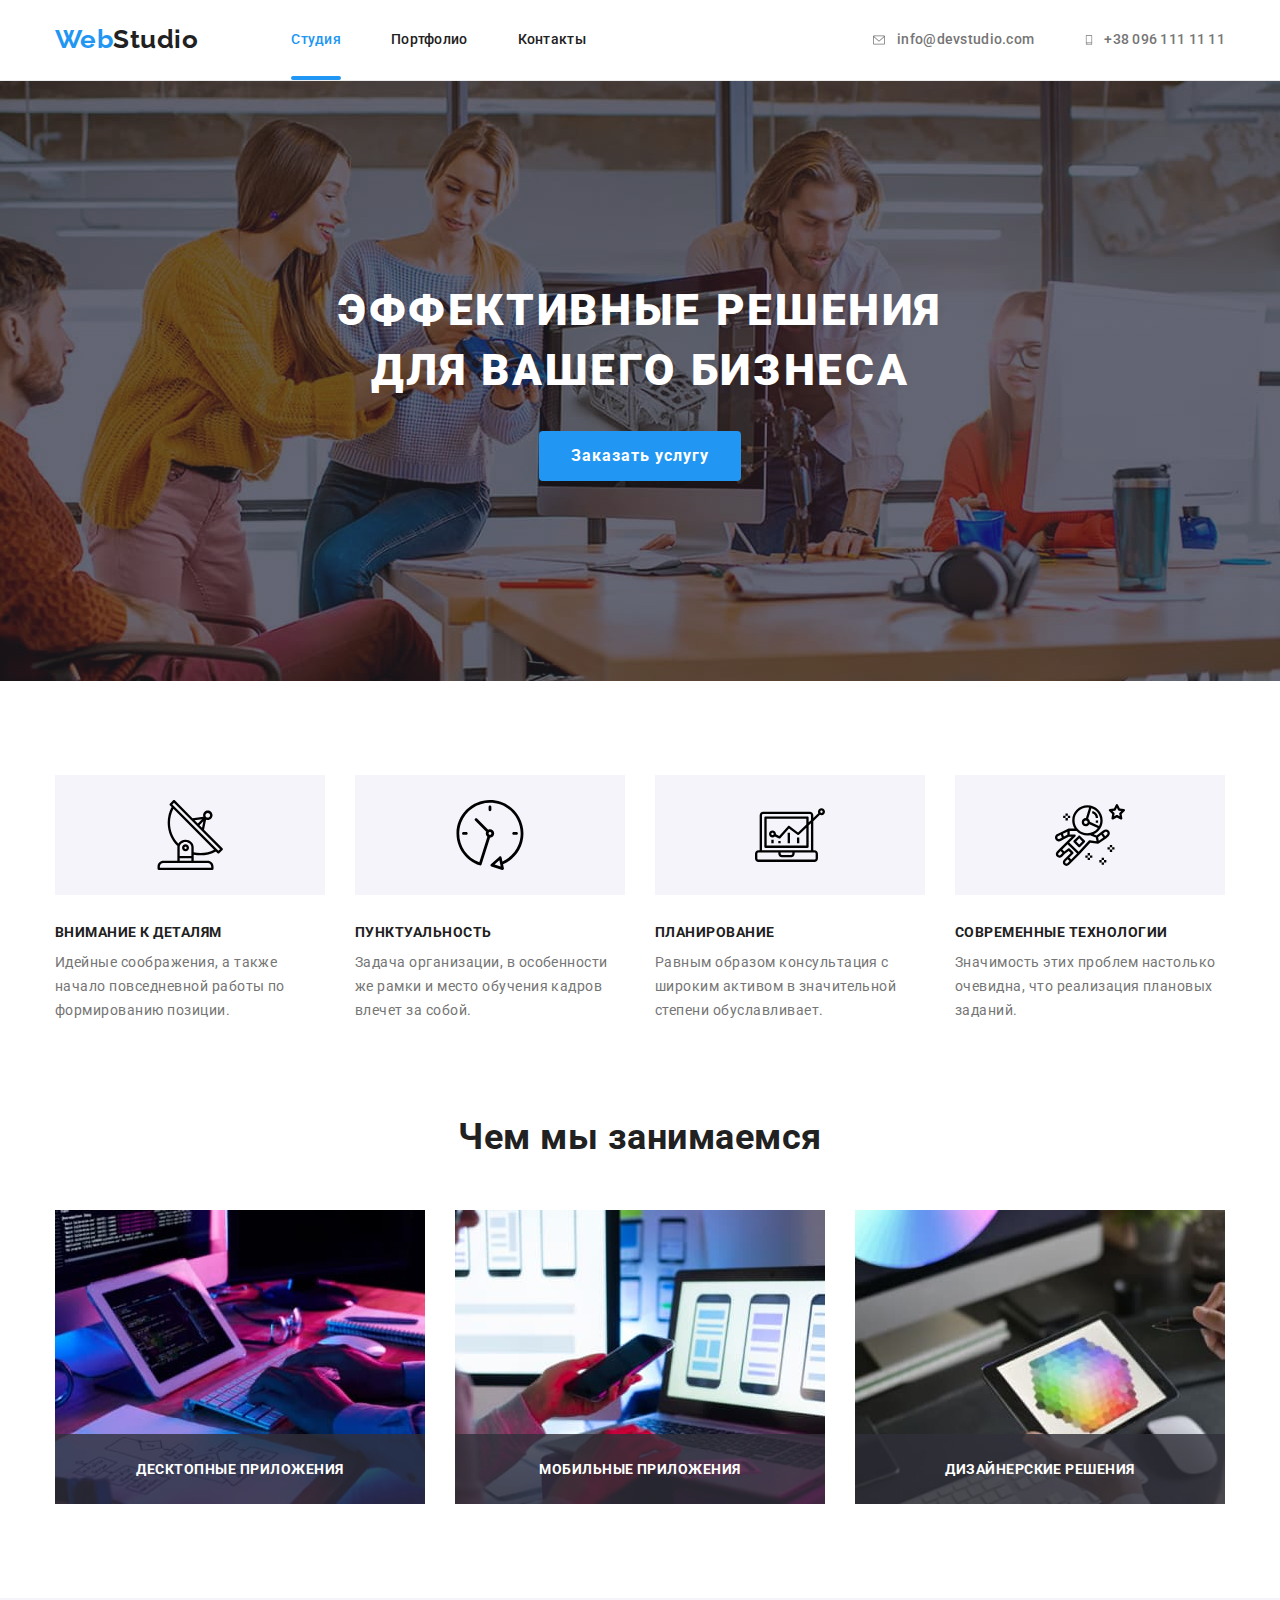
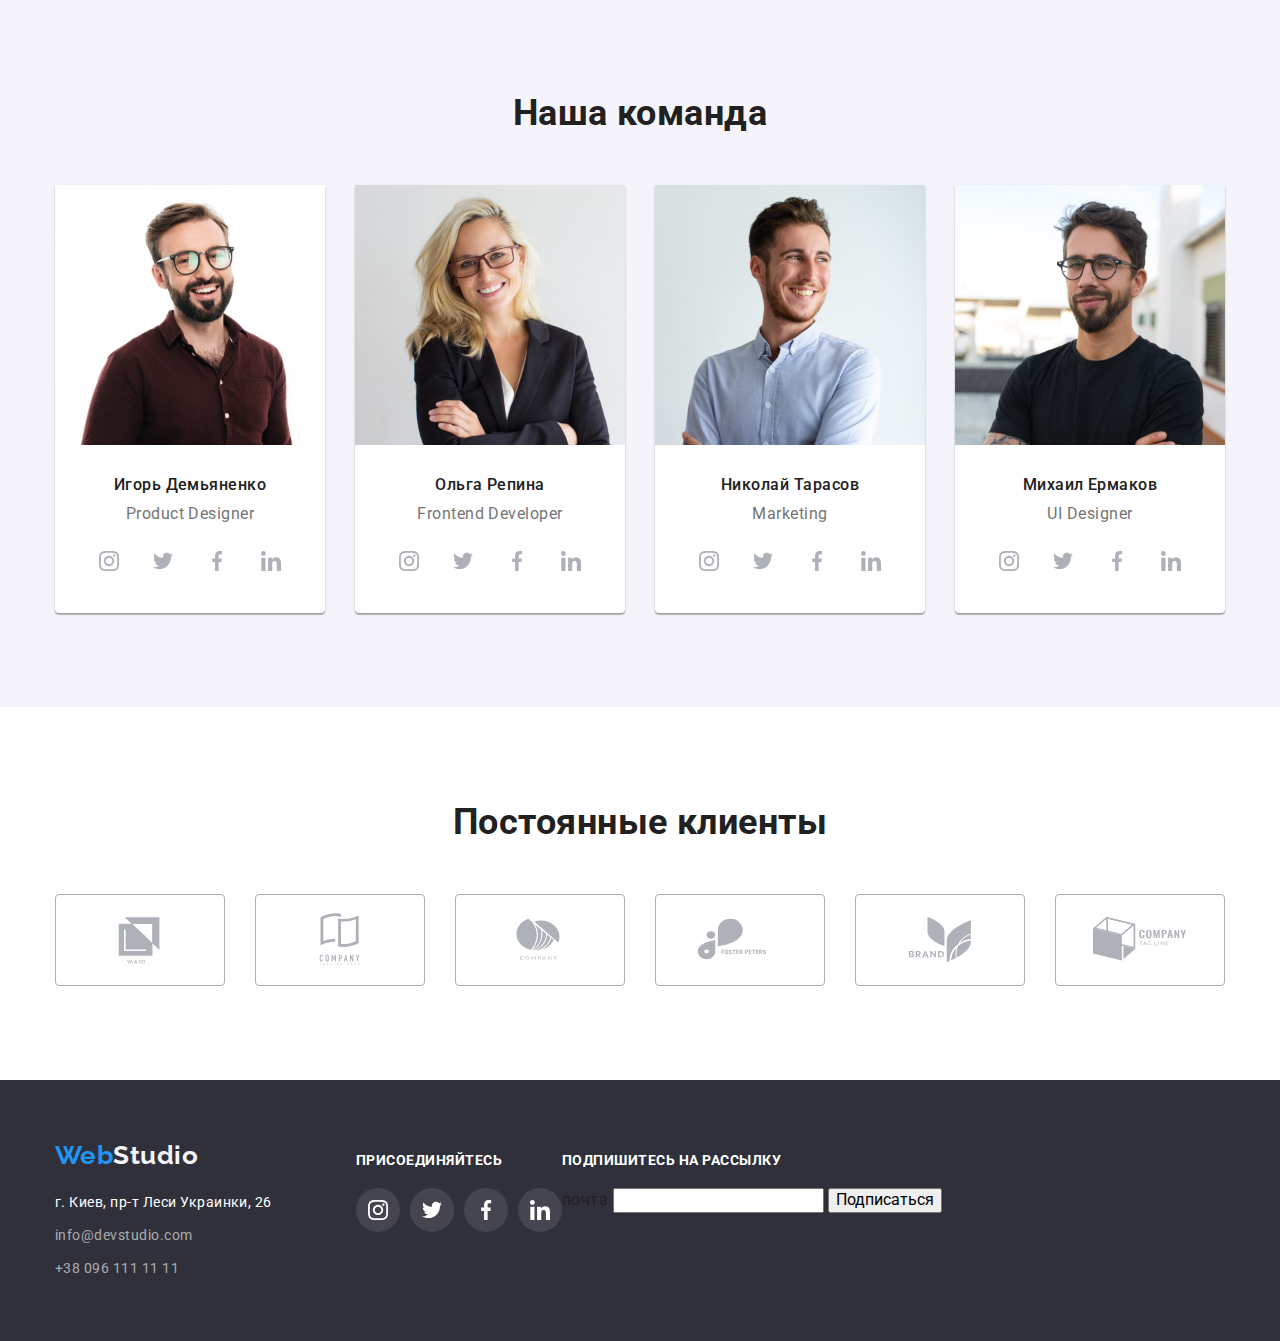
==== index.html @ bab0f758 "создание репозитория" ====
<!DOCTYPE html>
<html lang="en">
<head>
    <meta charset="UTF-8">
    <meta http-equiv="X-UA-Compatible" content="IE=edge">
    <meta name="viewport" content="width=device-width, initial-scale=1.0">
    <title>Document</title>
    <link rel="preconnect" href="https://fonts.googleapis.com">
    <link rel="preconnect" href="https://fonts.gstatic.com" crossorigin>
    <link href="https://fonts.googleapis.com/css2?family=Raleway:wght@700&family=Roboto:wght@400;500;700;900&display=swap"
        rel="stylesheet">
    <link rel="stylesheet" href="https://cdnjs.cloudflare.com/ajax/libs/modern-normalize/1.1.0/modern-normalize.min.css">
    <link rel="stylesheet" href="css/styles.css">
</head>
<body>
    <!-- Шапка сайта -->
    <header class="header-line">
        <div class="container main-nav">
            <nav class="nav">
                <a href="#" class="logo">
                Web<span class="logo-part">Studio</span>
                </a>
                <ul class="site-nav list">
                    <li class="item"><a href="#" class="link current">Студия</a></li>
                    <li class="item"><a href="./portfolio.html" class="link">Портфолио</a></li>
                    <li class="item"><a href="" class="link">Контакты</a></li>
                </ul>
            </nav>
            <ul class="contacts-list list">
                <li class="item">
                    <a href="mailto:info@devstudio.com" class="contacts link">
                        <svg class="svg-icon" width="16px" height="12px">
                            <use href="images/symbol-defs.svg#envelope"></use>
                        </svg>
                        info@devstudio.com
                    </a>
                </li>
                <li class="item">
                    <a href="tel:+380961111111" class="contacts link">
                        <svg class="svg-icon" width="10px" height="16px">
                            <use href="images/symbol-defs.svg#smartphone"></use>
                        </svg>
                        +38 096 111 11 11
                    </a>
                </li>
            </ul>
        </div>
    </header>
    
    <!-- Основной контент -->
    <main>
        <!-- Герой -->
        <section class="hero">
            <div class="container">
                <h1 class="hero-titel">Эффективные решения для вашего бизнеса</h1>
                <button type="button" class="button" data-modal-open>Заказать услугу</button>
            </div>
        </section>
        <!-- Преимущества -->
        <section class="advantage-section">
            <div class="container">
                <h2 class="visually-hidden">Наши преимущества</h2>
                <ul class="advantage list">
                    <li class="advantage-list">
                        <div class="icons-container">
                            <svg width="70px" height="70px">
                                <use href="images/symbol-defs.svg#antena"></use>
                            </svg>
                        </div>
                        <h3 class="titel">Внимание к деталям</h3>
                        <p class="text">Идейные соображения, а также начало повседневной работы по формированию позиции.</p>
                    </li>
                    <li class="advantage-list">
                        <div class="icons-container">
                            <svg width="70px" height="70px">
                                <use href="images/symbol-defs.svg#clock"></use>
                            </svg>
                        </div>
                        <h3 class="titel">Пунктуальность</h3>
                        <p class="text">Задача организации, в особенности же рамки и место обучения кадров влечет за собой.</p>
                    </li>
                    <li class="advantage-list">
                        <div class="icons-container">
                            <svg width="70px" height="70px">
                                <use href="images/symbol-defs.svg#diagram"></use>
                            </svg>
                        </div>
                        <h3 class="titel">Планирование</h3>
                        <p class="text">Равным образом консультация с широким активом в значительной степени обуславливает.</p>
                    </li>
                    <li class="advantage-list">
                        <div class="icons-container">
                            <svg width="70px" height="70px">
                                <use href="images/symbol-defs.svg#astronaut"></use>
                            </svg>
                        </div>
                        <h3 class="titel">Современные технологии</h3>
                        <p class="text">Значимость этих проблем настолько очевидна, что реализация плановых заданий.</p>
                    </li>
                </ul>
            </div>
        </section>

        <!-- Backdrop -->
        <div class="backdrop is-hidden" data-modal>
            <div class="modal">
                <button class="close-btn" data-modal-close>
                    <svg width="30px" height="30px">
                        <use href="images/symbol-defs.svg#close-btn">
                        </use>
                    </svg>
                </button>
            </div>
        </div>

        <!-- Чем мы занимаемся -->
        <section class="about-section">
            <div class="container">
                <h2 class="section-titel">Чем мы занимаемся</h2>
                <ul class="work-examples list">
                    <li class="item">
                        <img class="photo" src="./images/img1.jpg" alt="Десктопные приложения" width="370">
                        <div class="work-description">
                            <p class="description">Десктопные приложения</p>
                        </div>
                    </li>
                    <li class="item">
                        <img class="photo" src="./images/img2.jpg" alt="Мобильные приложения" width="370">
                        <div class="work-description">
                            <p class="description">Мобильные приложения</p>
                        </div>
                    </li>
                    <li class="item">
                        <img class="photo" src="./images/img3.jpg" alt="Дизайнерские решения" width="370">
                        <div class="work-description">
                            <p class="description">Дизайнерские решения</p>
                        </div>
                    </li>
                </ul>
            </div>
        </section>
        <!-- Наша команда -->
        <section class="team-section">
            <div class="container">
                <h2 class="section-titel">Наша команда</h2>
                <ul class="team list">
                    <li class="team-list">
                        <img class="photo" src="./images/Igor.jpg" alt="Игорь Демьяненко" width="270">
                        <div class="employee-information">
                            <h3 class="titel">Игорь Демьяненко</h3>
                            <p class="text">Product Designer</p>
                            <ul class="social-link-list">
                                <li class="content">
                                    <a href="" class="social-link">
                                        <svg width="20" height="20">
                                            <use href="images/symbol-defs.svg#instagram"></use>
                                        </svg>
                                    </a>
                                </li>
                                <li class="content">
                                    <a href="" class="social-link">
                                        <svg width="20px" height="20px">
                                            <use href="images/symbol-defs.svg#twitter"></use>
                                        </svg>
                                    </a>
                                </li>
                                <li class="content">
                                    <a href="" class="social-link">
                                        <svg width="20px" height="20px">
                                            <use href="images/symbol-defs.svg#facebook"></use>
                                        </svg>
                                    </a>
                                </li>
                                <li class="content">
                                    <a href="" class="social-link">
                                        <svg width="20px" height="20px">
                                            <use href="images/symbol-defs.svg#linkedin"></use>
                                        </svg>
                                    </a>
                                </li>
                            </ul>
                        </div>
                    </li>
                    <li class="team-list">
                        <img class="photo" src="./images/Olga.jpg" alt="Ольга Репина" width="270">
                        <div class="employee-information">
                            <h3 class="titel">Ольга Репина</h3>
                            <p class="text">Frontend Developer</p>
                            <ul class="social-link-list">
                                <li class="content">
                                    <a href="" class="social-link">
                                        <svg width="20" height="20">
                                            <use href="images/symbol-defs.svg#instagram"></use>
                                        </svg>
                                    </a>
                                </li>
                                <li class="content">
                                    <a href="" class="social-link">
                                        <svg width="20px" height="20px">
                                            <use href="images/symbol-defs.svg#twitter"></use>
                                        </svg>
                                    </a>
                                </li>
                                <li class="content">
                                    <a href="" class="social-link">
                                        <svg width="20px" height="20px">
                                            <use href="images/symbol-defs.svg#facebook"></use>
                                        </svg>
                                    </a>
                                </li>
                                <li class="content">
                                    <a href="" class="social-link">
                                        <svg width="20px" height="20px">
                                            <use href="images/symbol-defs.svg#linkedin"></use>
                                        </svg>
                                    </a>
                                </li>
                            </ul>
                        </div>
                    </li>
                    <li class="team-list">
                        <img class="photo" src="./images/Nikolai.jpg" alt="Николай Тарасов" width="270">
                        <div class="employee-information">
                            <h3 class="titel">Николай Тарасов</h3>
                            <p class="text">Marketing</p>
                            <ul class="social-link-list">
                                <li class="content">
                                    <a href="" class="social-link">
                                        <svg width="20" height="20">
                                            <use href="images/symbol-defs.svg#instagram"></use>
                                        </svg>
                                    </a>
                                </li>
                                <li class="content">
                                    <a href="" class="social-link">
                                        <svg width="20px" height="20px">
                                            <use href="images/symbol-defs.svg#twitter"></use>
                                        </svg>
                                    </a>
                                </li>
                                <li class="content">
                                    <a href="" class="social-link">
                                        <svg width="20px" height="20px">
                                            <use href="images/symbol-defs.svg#facebook"></use>
                                        </svg>
                                    </a>
                                </li>
                                <li class="content">
                                    <a href="" class="social-link">
                                        <svg width="20px" height="20px">
                                            <use href="images/symbol-defs.svg#linkedin"></use>
                                        </svg>
                                    </a>
                                </li>
                            </ul>
                        </div>
                    </li>
                    <li class="team-list">
                        <img class="photo" src="./images/Mihail.jpg" alt="Михаил Ермаков" width="270">
                        <div class="employee-information">
                            <h3 class="titel">Михаил Ермаков</h3>
                            <p class="text">UI Designer</p>
                            <ul class="social-link-list">
                                <li class="content">
                                    <a href="" class="social-link">
                                        <svg width="20" height="20">
                                            <use href="images/symbol-defs.svg#instagram"></use>
                                        </svg>
                                    </a>
                                </li>
                                <li class="content">
                                    <a href="" class="social-link">
                                        <svg width="20px" height="20px">
                                            <use href="images/symbol-defs.svg#twitter"></use>
                                        </svg>
                                    </a>
                                </li>
                                <li class="content">
                                    <a href="" class="social-link">
                                        <svg width="20px" height="20px">
                                            <use href="images/symbol-defs.svg#facebook"></use>
                                        </svg>
                                    </a>
                                </li>
                                <li class="content">
                                    <a href="" class="social-link">
                                        <svg width="20px" height="20px">
                                            <use href="images/symbol-defs.svg#linkedin"></use>
                                        </svg>
                                    </a>
                                </li>
                            </ul>
                        </div>
                    </li>
                </ul>
            </div>
        </section>
        <!-- Постоянные клиенты -->
        <section class="regular-customers-section">
            <div class="container">
                <h2 class="section-titel">Постоянные клиенты</h2>
                <ul class="regular-list">
                    <li class="item">
                        <a class="regular-link" href="">
                            <svg width="106" height="60">
                                <use href="images/symbol-defs.svg#Logo1"></use>
                            </svg>
                        </a>
                    </li>
                    <li class="item">
                        <a class="regular-link" href="">
                            <svg width="106" height="60">
                                <use href="images/symbol-defs.svg#Logo2"></use>
                            </svg>
                        </a>
                    </li>
                    <li class="item">
                        <a class="regular-link" href="">
                            <svg width="106" height="60">
                                <use href="images/symbol-defs.svg#Logo3"></use>
                            </svg>
                        </a>
                    </li>
                    <li class="item">
                        <a class="regular-link" href="">
                            <svg width="106" height="60">
                                <use href="images/symbol-defs.svg#Logo4"></use>
                            </svg>
                        </a>
                    </li>
                    <li class="item">
                        <a class="regular-link" href="">
                            <svg width="106" height="60">
                                <use href="images/symbol-defs.svg#Logo5"></use>
                            </svg>
                        </a>
                    </li>
                    <li class="item">
                        <a class="regular-link" href="">
                            <svg width="106" height="60">
                                <use href="images/symbol-defs.svg#Logo6"></use>
                            </svg>
                        </a>
                    </li>
                </ul>
            </div>
        </section>
    </main>

    <!-- Футер -->
    <footer class="footer-section">
        <div class="footer-container">
            <div class="footer-contain">
                <a href="#" class="logo-footer">
                    Web<span class="logopart-footer">Studio</span>
                </a>
                <address class="address">
                    <p class="text">г. Киев, пр-т Леси Украинки, 26</p>
                    <a href="mailto:info@devstudio.com" class="footer-contacts link">info@devstudio.com</a>
                    <a href="tel:+380961111111" class="footer-contacts link">+38 096 111 11 11</a>
                </address>
            </div>
            <div>
                <p class="join-text">присоединяйтесь</p>
                <ul class="social-link-footer">
                    <li class="item">
                        <a href="" class="social-link">
                            <svg width="20" height="20">
                                <use href="images/symbol-defs.svg#instagram"></use>
                            </svg>
                        </a>
                    </li>
                    <li class="item">
                        <a href="" class="social-link">
                            <svg width="20px" height="20px">
                                <use href="images/symbol-defs.svg#twitter"></use>
                            </svg>
                        </a>
                    </li>
                    <li class="item">
                        <a href="" class="social-link">
                            <svg width="20px" height="20px">
                                <use href="images/symbol-defs.svg#facebook"></use>
                            </svg>
                        </a>
                    </li>
                    <li class="item">
                        <a href="" class="social-link">
                            <svg width="20px" height="20px">
                                <use href="images/symbol-defs.svg#linkedin"></use>
                            </svg>
                        </a>
                    </li>
                </ul>
            </div>
            <div>
                <p class="join-text">подпишитесь на рассылку</p>
                <form name="mailing-list" autocomplete="on">
                    <label>
                        почта
                        <input type="email" name="email">
                        <button type="submit">Подписаться</button>
                    </label>
                </form>
            </div>
        </div>
    </footer>
    <script src="./js/modal.js"></script>
</body>
</html>
---- css/styles.css ----
:root {
  --primary-text-color: #212121;
  --secondary-text-color: #757575;
  --accent-color: #2196f3;
  --titel-text-color: #ffffff;
  --buttons-bg-color: #f5f4fa;
  --animation-timing: cubic-bezier(0.4, 0, 0.2, 1);
}

body {
  color: var(--primary-text-color);
  font-family: Roboto, sans-serif;
  letter-spacing: 0.03em;
}

.container {
  margin: 0 auto;
  width: 1200px;
  padding-left: 15px;
  padding-right: 15px;
}

/* Утилиты */
.list {
  padding: 0;
  margin: 0;
  list-style: none;
}

/* Хедер */
.header-line {
  border-bottom: 1px solid #ececec;
}

/* Логотип */
.logo {
  display: block;
  padding-top: 24px;
  padding-bottom: 25px;
  margin-right: 93px;

  color: var(--accent-color);
  font-family: Raleway, sans-serif;
  font-weight: 700;
  font-size: 26px;
  line-height: 1.19;
  text-decoration: none;
}

.logo-part {
  color: var(--primary-text-color);
}

/* Навигация */
.main-nav {
  display: flex;
  align-items: center;
}

.nav {
  display: flex;
}

.site-nav {
  display: flex;
}

.site-nav .item:not(:last-child) {
  margin-right: 50px;
}

.site-nav .link {
  display: block;
  padding-top: 32px;
  padding-bottom: 32px;

  transition: color 250ms var(--animation-timing);

  color: var(--primary-text-color);
  font-weight: 500;
  font-size: 14px;
  line-height: 1.14;
  letter-spacing: 0.02em;
  text-decoration: none;
}

.site-nav .link:hover,
.site-nav .link:focus {
  color: var(--accent-color);
}

.site-nav .link.current {
  position: relative;

  color: var(--accent-color);
}

.site-nav .link.current::after {
  content: '';

  position: absolute;
  left: 0;
  bottom: 0;

  display: block;
  width: 100%;
  height: 4px;
  background-color: var(--accent-color);
  border-radius: 2px;
}

/* Контакты */
.contacts {
  display: flex;
  align-items: center;
  padding-top: 32px;
  padding-bottom: 32px;

  transition: color 250ms var(--animation-timing);

  font-weight: 500;
  font-size: 14px;
  line-height: 1.14;
  letter-spacing: 0.02em;
  text-decoration: none;
  color: var(--secondary-text-color);
  fill: var(--secondary-text-color);
}

.svg-icon {
  margin-right: 10px;

  transition: fill 250ms var(--animation-timing);
}

.contacts-list {
  display: flex;
  margin-left: auto;
}

.contacts-list .item:not(:last-child) {
  margin-right: 50px;
}

.contacts-list .link:hover,
.contacts-list .link:focus {
  color: var(--accent-color);
  fill: var(--accent-color);
}

/* Герой */
.hero {
  padding-top: 200px;
  padding-bottom: 200px;
  text-align: center;
  height: 600px;
  max-width: 1600px;
  margin-left: auto;
  margin-right: auto;
  background-color: #c4c4c4;
  background-image: linear-gradient(to right, rgba(47, 48, 58, 0.4), rgba(47, 48, 58, 0.4)),
    url(../images/bgh.jpg);
  background-repeat: no-repeat;
  background-position: center;
  background-size: cover;
}

.hero-titel {
  margin: 0 auto 30px auto;
  max-width: 700px;

  color: var(--titel-text-color);
  font-weight: 900;
  font-size: 44px;
  line-height: 1.36;
  text-align: center;
  letter-spacing: 0.06em;
  text-transform: uppercase;
}

.button {
  display: inline-block;
  border: transparent;
  padding: 10px 32px;

  transition: background-color 250ms var(--animation-timing);

  border-radius: 4px;
  background-color: var(--accent-color);
  color: var(--titel-text-color);
  font-weight: 700;
  font-size: 16px;
  line-height: 1.9;
  letter-spacing: 0.06em;
}

.button:hover,
.button:focus {
  background-color: #188ce8;
}

/* Бекдроп */
.backdrop {
  position: fixed;
  top: 0;
  left: 0;
  transition: opacity 250ms var(--animation-timing);

  width: 100%;
  height: 100%;

  background-color: rgba(0, 0, 0, 0.2);

  z-index: 1;
}

.backdrop.is-hidden {
  opacity: 0;
  pointer-events: none;
  transition: opacity 250ms var(--animation-timing);
}

.modal {
  position: absolute;
  top: 50%;
  left: 50%;
  transform: translate(-50%, -50%);

  width: 528px;
  height: 581px;

  background: var(--titel-text-color);
  box-shadow: 0px 1px 3px rgba(0, 0, 0, 0.12), 0px 1px 1px rgba(0, 0, 0, 0.14),
    0px 2px 1px rgba(0, 0, 0, 0.2);
  border-radius: 4px;
}

.close-btn {
  position: absolute;
  top: 8px;
  right: 8px;

  border: none;
  padding: 0;
  background-color: var(--titel-text-color);
}

/* Преимущества */
.visually-hidden {
  position: absolute;
  width: 1px;
  height: 1px;
  margin: -1px;
  border: 0;
  padding: 0;

  white-space: nowrap;
  clip-path: inset(100%);
  clip: rect(0 0 0 0);
  overflow: hidden;
}

.advantage-section {
  padding-top: 94px;
}

.advantage {
  display: flex;
  padding-bottom: 0;
}

.advantage-list {
  width: 270px;
  margin-right: 30px;
}

.advantage-list:nth-child(4n) {
  margin-right: 0;
}

.advantage-list .titel {
  margin-top: 0;
  margin-bottom: 10px;
  font-weight: 700;
  font-size: 14px;
  line-height: 1.14;
  text-transform: uppercase;
}

.advantage-list .text {
  margin-top: 0;
  margin-bottom: 0;
  color: var(--secondary-text-color);
  font-size: 14px;
  line-height: 1.7;
}

.icons-container {
  display: flex;
  justify-content: center;
  align-items: center;
  height: 120px;
  margin-bottom: 30px;
  background-color: #f5f4fa;
}

/* Заголовок секций "Чем мы занимаемся" и "Наша команда"*/
.about-section {
  padding-top: 94px;
  padding-bottom: 94px;
}

.section-titel {
  margin-top: 0;
  margin-bottom: 50px;
  font-weight: 700;
  font-size: 36px;
  line-height: 1.2;
  text-align: center;
}

.work-examples {
  display: flex;
  padding-top: 0;
}

.photo {
  display: block;
}

.work-examples .item {
  margin-right: 30px;

  position: relative;
}

.work-examples .item:last-child {
  margin-right: 0;
}

.work-description {
  width: 100%;

  position: absolute;
  left: 0;
  bottom: 0;

  text-align: center;
  background: rgba(47, 48, 58, 0.8);
}

.description {
  margin: 27px 0;

  font-weight: 700;
  font-size: 14px;
  line-height: 16px;
  text-transform: uppercase;

  color: var(--titel-text-color);
}

/* Команда */
.team-section {
  padding-top: 94px;
  padding-bottom: 94px;
}

.team {
  display: flex;
}

.team-section {
  background-color: #f5f4fa;
}

.team-list {
  margin-right: 30px;
  border-radius: 0px 0px 4px 4px;
  box-shadow: 0px 1px 3px rgba(0, 0, 0, 0.12), 0px 1px 1px rgba(0, 0, 0, 0.14),
    0px 2px 1px rgba(0, 0, 0, 0.2);
  background-color: #fff;
}

.team-list:last-child {
  margin-right: 0;
}

.employee-information {
  padding-top: 30px;
  padding-bottom: 30px;
}

.team-list .titel {
  margin-top: 0;
  margin-bottom: 10px;
  font-weight: 500;
  font-size: 16px;
  line-height: 1.2;
  text-align: center;
}

.team-list .text {
  margin-top: 0;
  margin-bottom: 0;
  color: var(--secondary-text-color);
  font-size: 16px;
  line-height: 1.2;
  text-align: center;
}

.social-link-list {
  display: flex;
  justify-content: center;
  margin-top: 16px;
  padding: 0;
  align-items: center;
}

.social-link-list .content {
  display: flex;
  align-items: center;
  list-style: none;
  margin-right: 10px;
  min-height: 44px;
  min-width: 44px;
  border-radius: 50%;
}

.social-link-list .content:last-child {
  margin-right: 0;
}

.social-link {
  display: flex;
  justify-content: center;
  align-items: center;
  min-height: 44px;
  min-width: 44px;

  transition: fill 250ms var(--animation-timing), background-color 250ms var(--animation-timing);

  border-radius: 50%;
  fill: #afb1b8;
}

.social-link:hover,
.social-link:focus {
  background-color: var(--accent-color);
  fill: var(--titel-text-color);
}

/* Постоянные клиенты */
.regular-customers-section {
  padding-top: 94px;
  padding-bottom: 94px;
}

.regular-list {
  display: flex;
  margin: 0;
  padding: 0;
  list-style-type: none;
}

.regular-list .item {
  display: flex;
  align-items: center;
  justify-content: center;
  margin-right: 30px;
  padding: 0;
  width: 170px;
  height: 92px;

  transition: border 250ms var(--animation-timing);

  border: 1px solid #afb1b8;
  border-radius: 4px;
}

.regular-list .item:last-child {
  margin-right: 0;
}

.regular-list .item:hover,
.regular-list .item:focus {
  border: 1px solid var(--accent-color);
}

.regular-link {
  display: flex;
  justify-content: center;
  align-items: center;
  width: 100%;
  height: 92px;

  transition: fill 250ms var(--animation-timing);

  border-radius: 4px;
  fill: #afb1b8;
}

.regular-link:hover,
.regular-link:focus {
  fill: var(--accent-color);
}

/* Футер */
.footer-section {
  padding-top: 60px;
  padding-bottom: 60px;

  background-color: #2f303a;
}

.footer-container {
  display: flex;
  align-content: baseline;
  margin: 0 auto;
  width: 1200px;
  padding-left: 15px;
  padding-right: 15px;
}

.footer-contain {
  margin-right: 70px;
  width: 231px;
}

.logo-footer {
  display: block;
  margin-bottom: 20px;

  color: var(--accent-color);
  font-family: Raleway, sans-serif;
  font-weight: 700;
  font-size: 26px;
  line-height: 1.19;
  text-decoration: none;
}

.logopart-footer {
  color: var(--buttons-bg-color);
}

.address {
  color: var(--titel-text-color);
  font-size: 14px;
  line-height: 1.7;
  font-style: normal;
}

.address .text {
  margin: 0 0 9px 0;
}

.address .link:hover,
.address .link:focus {
  color: var(--buttons-bg-color);
}

.footer-contacts {
  display: block;
  margin: 0;
  margin-bottom: 9px;

  transition: color 250ms var(--animation-timing);

  color: rgba(255, 255, 255, 0.6);
  text-decoration: none;
}

.footer-contacts:last-child {
  margin-bottom: 0;
}

.join-text {
  margin: 12px 0 20px 0;
  font-weight: 700;
  font-size: 14px;
  line-height: 16px;
  text-transform: uppercase;
  color: var(--titel-text-color);
}

.social-link-footer {
  margin: 0;
  display: flex;
  padding: 0;
}

.social-link-footer .item {
  display: flex;
  align-items: center;
  list-style: none;
  margin-right: 10px;
  min-height: 44px;
  min-width: 44px;
  border-radius: 50%;
  background: rgba(255, 255, 255, 0.1);
}

.social-link-footer .item:last-child {
  margin-right: 0;
}

.item .social-link {
  fill: var(--titel-text-color);
}

/* ПОРТФОЛИО */

/* Фильтр */
.container-portfolio {
  display: flex;
  flex-wrap: wrap;
  width: 1200px;
  padding-left: 15px;
  padding-right: 15px;
  margin-left: auto;
  margin-right: auto;
}

.filter {
  display: flex;
  margin-bottom: 50px;
  margin-left: auto;
  margin-right: auto;
}

.filter-button {
  margin-right: 8px;
}

.filter-button:last-child {
  margin-right: 0;
}

.filter-list {
  padding: 6px 22px;
  border-radius: 4px;
  border: transparent;

  transition: box-shadow 250ms var(--animation-timing),
    background-color 250ms var(--animation-timing), color 250ms var(--animation-timing);

  font-weight: 500;
  font-size: 16px;
  line-height: 1.6;
  text-align: center;
  cursor: pointer;
  background-color: var(--buttons-bg-color);
  color: var(--primary-text-color);
}

.filter-list:hover,
.filter-list:focus {
  background-color: var(--accent-color);
  color: var(--titel-text-color);
  box-shadow: 0px 3px 1px rgba(0, 0, 0, 0.1), 0px 1px 2px rgba(0, 0, 0, 0.08),
    0px 2px 2px rgba(0, 0, 0, 0.12);
}

.works-section {
  display: flex;
  flex-wrap: wrap;
  margin-left: auto;
  margin-right: auto;
  padding-top: 94px;
  padding-bottom: 94px;
}

.works-list {
  display: flex;
  flex-wrap: wrap;
}

.works {
  width: 370px;
  margin-right: 30px;
  margin-bottom: 30px;
}

.works:nth-child(3n) {
  margin-right: 0;
}

.works:nth-last-child(-n + 3) {
  margin-bottom: 0;
}

.works-info {
  padding: 20px 24px;
  border: 1px solid #eeeeee;
  border-top: transparent;

  position: relative;
  z-index: 1;

  background-color: var(--titel-text-color);
}

/* Примеры работ */
.project-link {
  display: block;

  position: relative;
  transition: color 250ms var(--animation-timing), box-shadow 250ms var(--animation-timing);

  color: var(--primary-text-color);
  text-decoration: none;

  overflow: hidden;
}

.project-link:hover,
.project-link:focus {
  box-shadow: 0px 1px 1px rgba(0, 0, 0, 0.12), 0px 4px 4px rgba(0, 0, 0, 0.06),
    1px 4px 6px rgba(0, 0, 0, 0.16);
}

.project-link:hover .description-anim,
.project-link:focus .description-anim {
  transform: translateY(0);
}

.description-anim {
  width: 100%;
  height: 294px;
  margin: 0 0 0 0;

  position: absolute;
  left: 0;
  top: 0;
  transform: translateY(101%);
  transition: transform 250ms var(--animation-timing);

  background: rgba(33, 150, 243, 0.9);
}

.description-anim p {
  margin: 0;
  padding: 63px 24px;

  font-size: 18px;
  line-height: 28px;
  color: var(--titel-text-color);
}

.works .titel {
  margin: 0 0 4px 0;
  font-weight: 700;
  font-size: 18px;
  line-height: 2;
  letter-spacing: 0.06em;
}

.works .text {
  margin: 0;
  color: var(--secondary-text-color);
  font-size: 16px;
  line-height: 1.9;
}
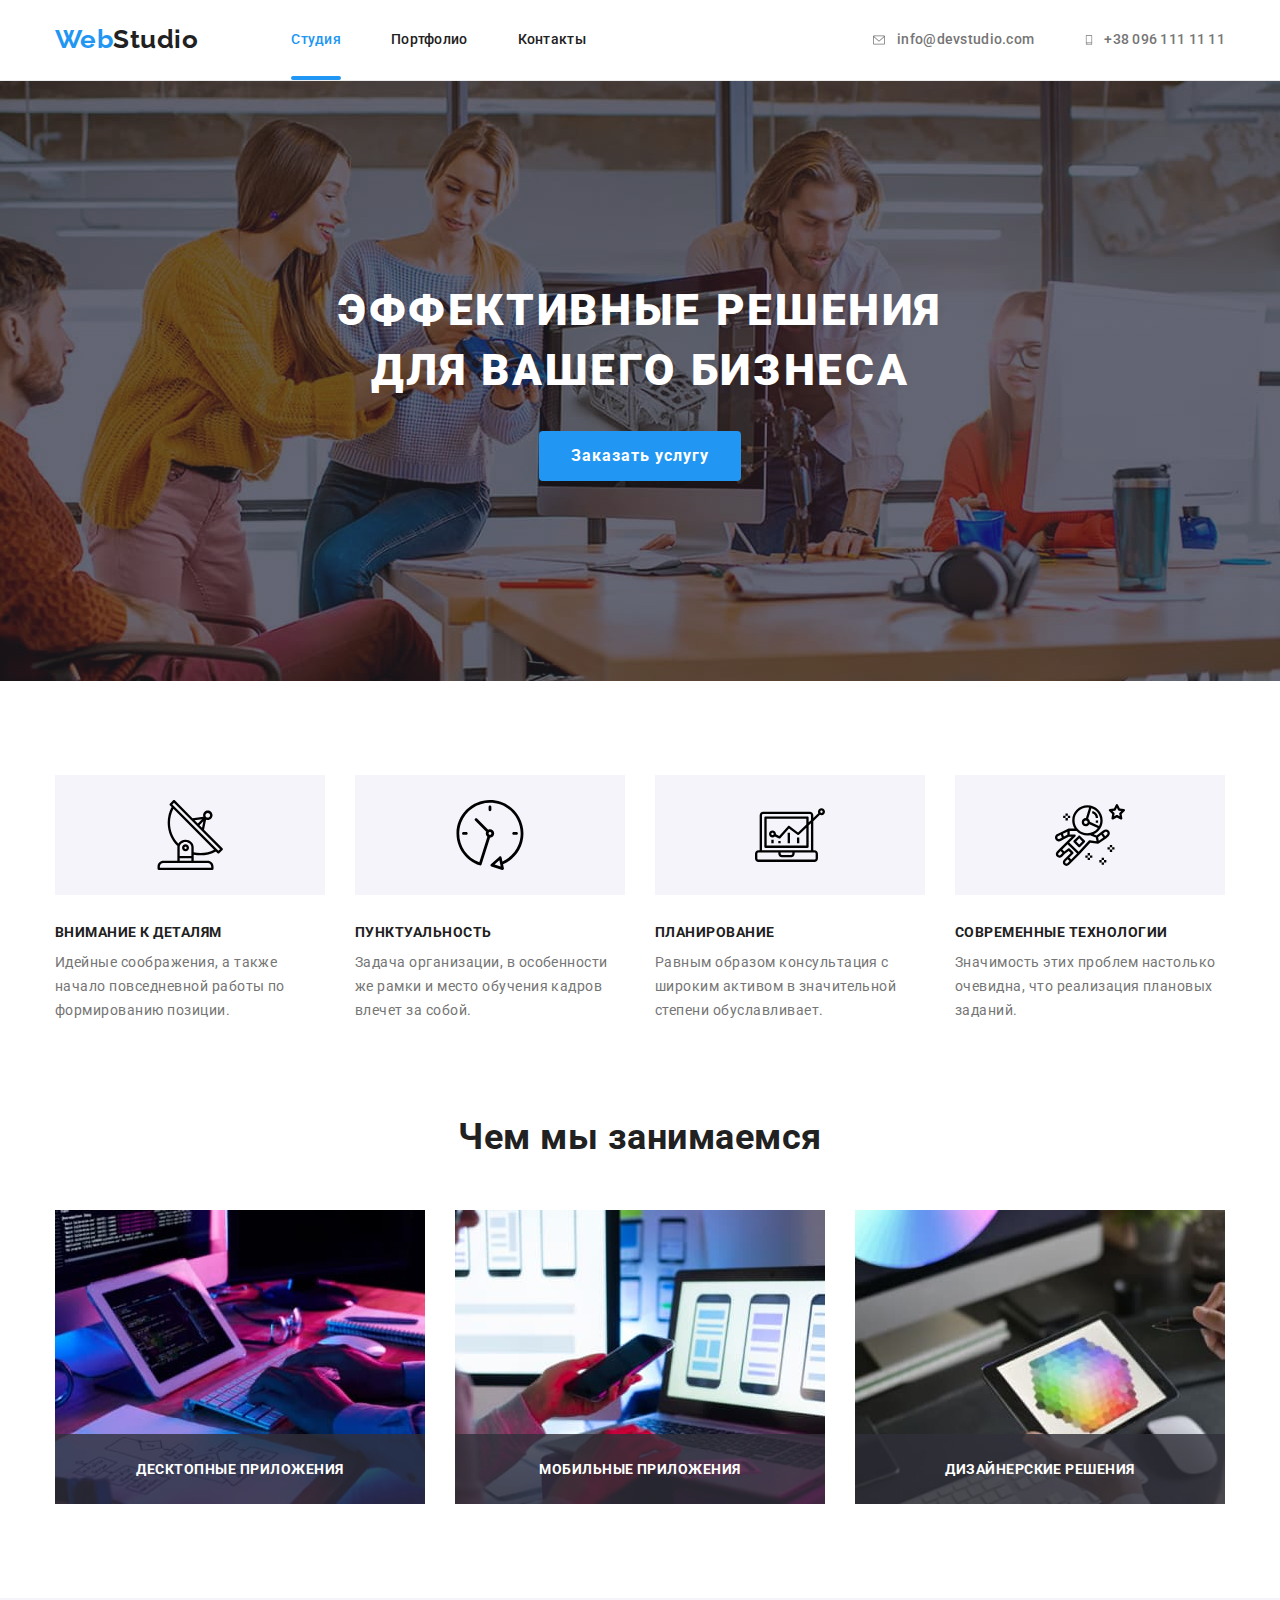
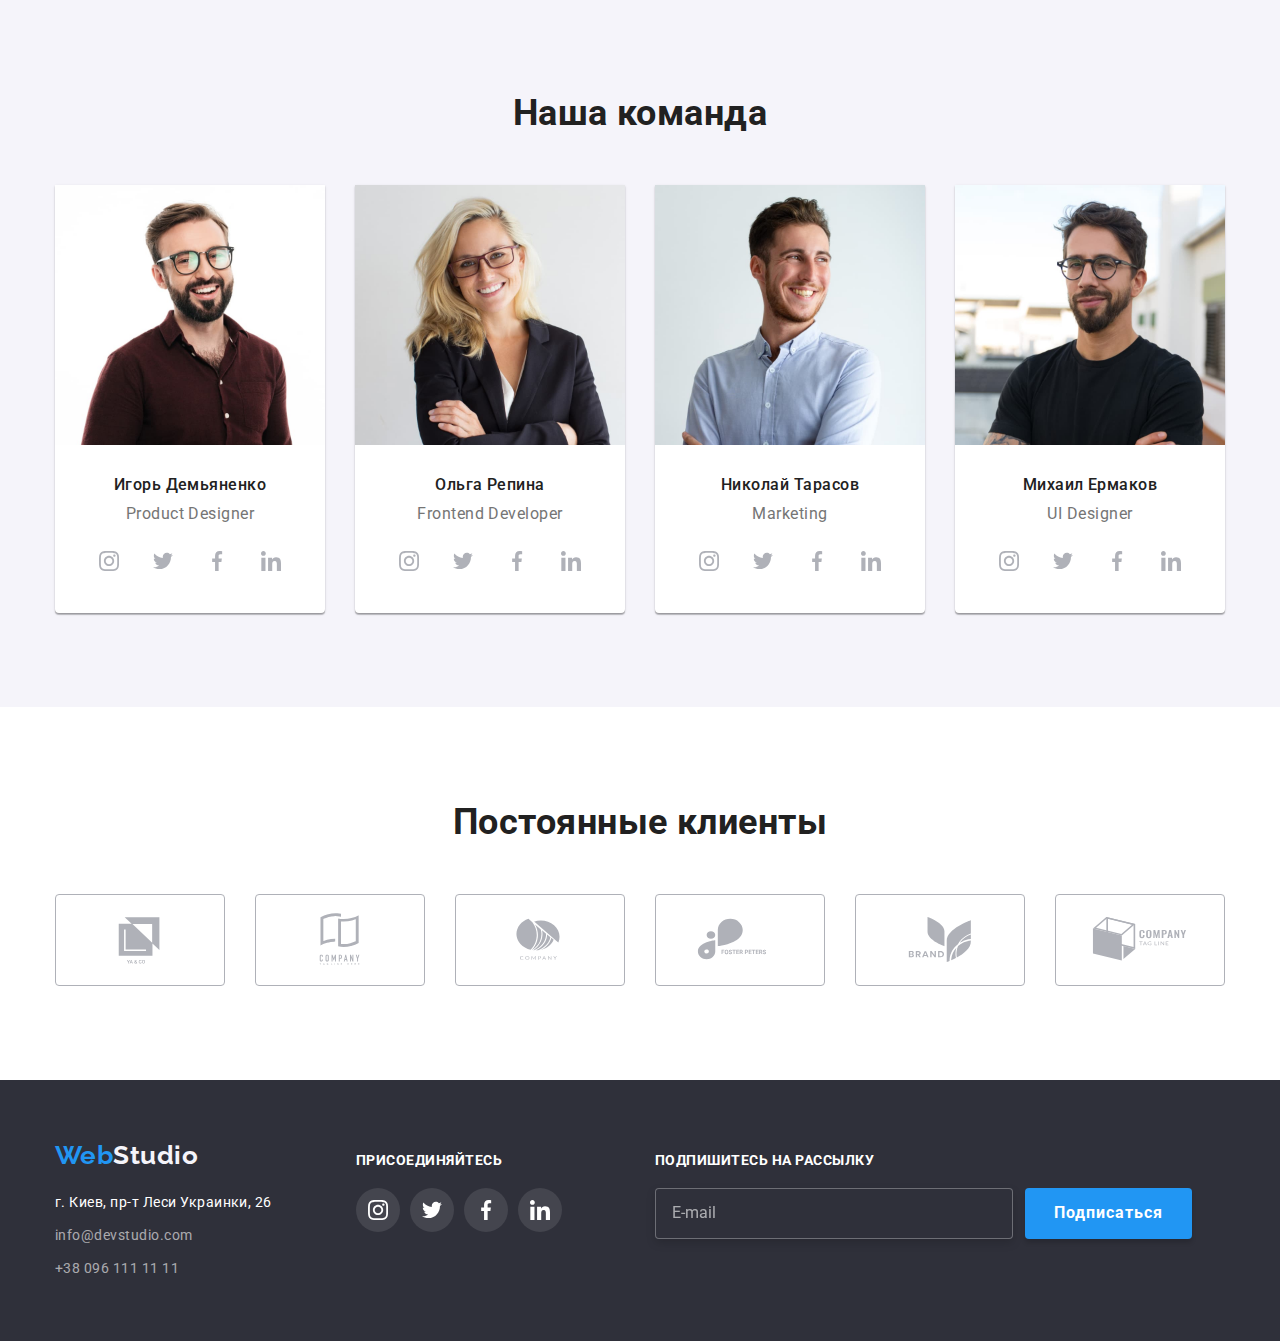
==== commit dd900a38: "сделан футер и часть  бекдропа" ====
--- a/index.html
+++ b/index.html
@@ -104,12 +104,32 @@
         <!-- Backdrop -->
         <div class="backdrop is-hidden" data-modal>
             <div class="modal">
+                <b class="modal-titel">Оставьте свои данные, мы вам перезвоним</b>
                 <button class="close-btn" data-modal-close>
                     <svg width="30px" height="30px">
                         <use href="images/symbol-defs.svg#close-btn">
                         </use>
                     </svg>
                 </button>
+                <form class="backdrop-form">
+                    <label class="backdrop-lable">
+                        <input type="text" name="name">
+                    </label>
+                    <label class="backdrop-lable">
+                        <input type="tel" name="tel">
+                    </label>
+                    <label class="backdrop-lable">
+                        <input type="email" name="email">
+                    </label>
+                    <label class="backdrop-lable">
+                        <textarea name="comment" rows="6"></textarea>
+                    </label>
+                    <label class="btest2">
+                        <input type="checkbox" name="user-agreement">
+                        <span class="btest">Соглашаюсь с рассылкой и принимаю Условия договора</span>
+                    </label>
+                </form>
+                <button class="send-btn" type="submit">Отправить</button>
             </div>
         </div>
 
@@ -395,12 +415,11 @@
             </div>
             <div>
                 <p class="join-text">подпишитесь на рассылку</p>
-                <form name="mailing-list" autocomplete="on">
-                    <label>
-                        почта
-                        <input type="email" name="email">
-                        <button type="submit">Подписаться</button>
-                    </label>
+                <form style="display: flex;" name="mailing-list" autocomplete="off">
+                    <label class="footer-label">
+                        <input type="email" name="email" placeholder="E-mail">
+                    </label>
+                    <button class="mailing-btn" type="submit">Подписаться</button>
                 </form>
             </div>
         </div>
--- a/css/styles.css
+++ b/css/styles.css
@@ -245,6 +245,83 @@
   background-color: var(--titel-text-color);
 }
 
+.modal-titel {
+  display: block;
+  margin-top: 40px;
+  font-weight: 700;
+  font-size: 20px;
+  line-height: 23px;
+  text-align: center;
+  color: var(--primary-text-color);
+}
+
+.backdrop-form {
+  display: flex;
+  flex-direction: column;
+  margin: 0 auto;
+  width: 448px;
+}
+
+.backdrop-lable {
+  display: block;
+}
+
+.backdrop-lable input {
+  width: 100%;
+  margin-top: 28px;
+  padding: 11px 12px;
+}
+
+.backdrop-lable input:first-child {
+  margin-top: 30px;
+}
+
+.backdrop-lable textarea {
+  width: 100%;
+  padding: 0;
+  margin-top: 28px;
+  resize: none;
+}
+
+.btest2 {
+  display: flex;
+  justify-content: center;
+  align-items: center;
+  margin-top: 20px;
+}
+
+.btest {
+  font-size: 14px;
+  line-height: 24px;
+
+  color: var(--secondary-text-color);
+}
+
+.send-btn {
+  display: block;
+  padding: 10px 55px;
+  margin: 30px auto 40px;
+
+  font-weight: 700;
+  font-size: 16px;
+  line-height: 30px;
+  text-align: center;
+  letter-spacing: 0.06em;
+  border: transparent;
+  cursor: pointer;
+
+  transition: background-color 250ms var(--animation-timing);
+
+  background-color: var(--accent-color);
+  color: var(--titel-text-color);
+  border-radius: 4px;
+  box-shadow: 0px 4px 4px rgba(0, 0, 0, 0.15);
+}
+
+.send-btn:hover {
+  background-color: #188ce8;
+}
+
 /* Преимущества */
 .visually-hidden {
   position: absolute;
@@ -584,7 +661,7 @@
 }
 
 .social-link-footer {
-  margin: 0;
+  margin: 0 93px 0 0;
   display: flex;
   padding: 0;
 }
@@ -608,6 +685,45 @@
   fill: var(--titel-text-color);
 }
 
+.footer-label input {
+  width: 358px;
+  padding: 15px 16px;
+  margin: 0;
+
+  border: 1px solid rgba(255, 255, 255, 0.3);
+  border-radius: 4px;
+
+  color: var(--titel-text-color);
+  background-color: #2f303a;
+  filter: drop-shadow(0px 4px 4px rgba(0, 0, 0, 0.15));
+}
+
+.footer-label input::placeholder {
+  font-size: 16px;
+  line-height: 20px;
+
+  color: rgba(255, 255, 255, 0.6);
+}
+
+.mailing-btn {
+  padding: 10px 29px;
+  margin: 0 0 0 12px;
+
+  font-weight: 700;
+  font-size: 16px;
+  line-height: 30px;
+  align-items: center;
+  text-align: center;
+  letter-spacing: 0.06em;
+
+  cursor: pointer;
+  background-color: var(--accent-color);
+  color: var(--titel-text-color);
+  box-shadow: 0px 4px 4px rgba(0, 0, 0, 0.15);
+  border: transparent;
+  border-radius: 4px;
+}
+
 /* ПОРТФОЛИО */
 
 /* Фильтр */
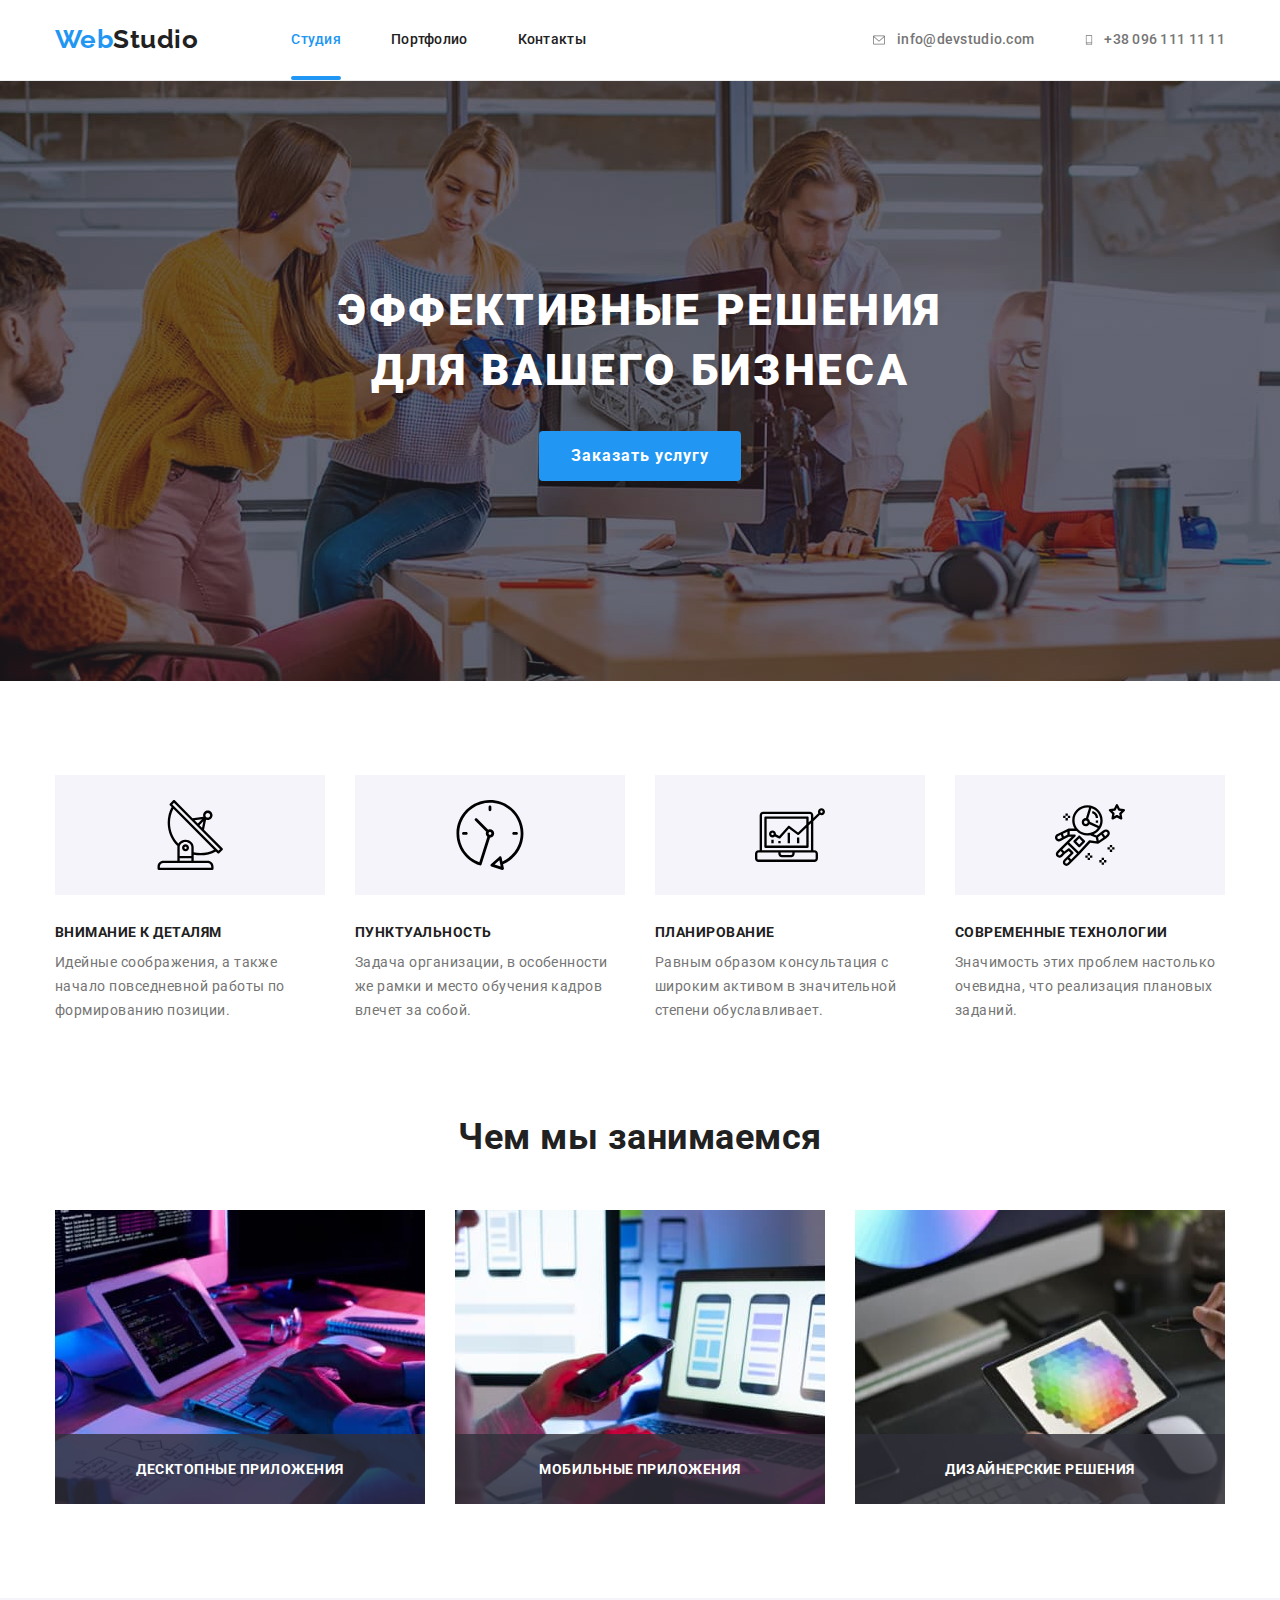
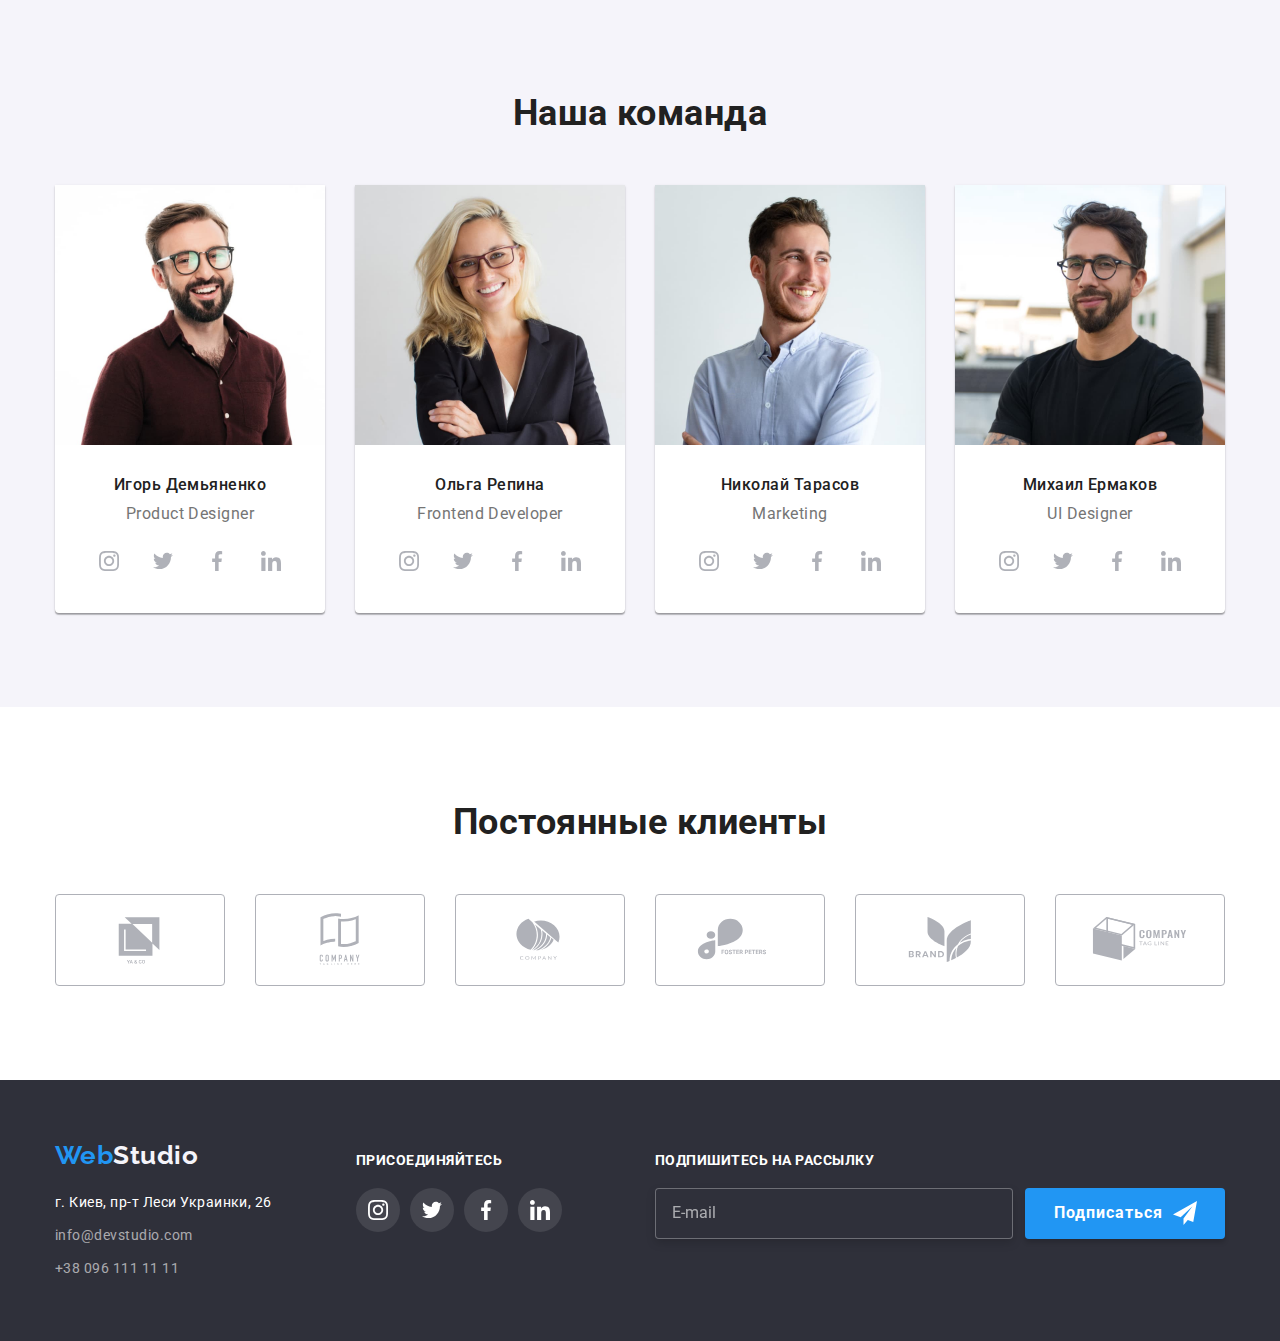
==== commit 498b76f7: "готовая работа" ====
--- a/index.html
+++ b/index.html
@@ -106,27 +106,44 @@
             <div class="modal">
                 <b class="modal-titel">Оставьте свои данные, мы вам перезвоним</b>
                 <button class="close-btn" data-modal-close>
-                    <svg width="30px" height="30px">
-                        <use href="images/symbol-defs.svg#close-btn">
+                    <svg width="18px" height="18px">
+                        <use href="images/symbol-defs.svg#close-black">
                         </use>
                     </svg>
                 </button>
-                <form class="backdrop-form">
-                    <label class="backdrop-lable">
-                        <input type="text" name="name">
-                    </label>
-                    <label class="backdrop-lable">
-                        <input type="tel" name="tel">
-                    </label>
-                    <label class="backdrop-lable">
-                        <input type="email" name="email">
-                    </label>
-                    <label class="backdrop-lable">
-                        <textarea name="comment" rows="6"></textarea>
-                    </label>
-                    <label class="btest2">
-                        <input type="checkbox" name="user-agreement">
-                        <span class="btest">Соглашаюсь с рассылкой и принимаю Условия договора</span>
+                <form class="backdrop-form" autocomplete="off">
+                    <div class="form-field">
+                        <label for="name">Имя</label>
+                        <input type="text" name="name" id="name" autofocus>
+                        <svg class="backdrop-svg" width="18px" height="18px">
+                            <use href="./images/symbol-defs.svg#person-black">
+                            </use>
+                        </svg>
+                    </div>
+                    <div class="form-field">
+                        <label for="tel">Телефон</label>
+                        <input type="tel" name="tel" id="tel">
+                        <svg class="backdrop-svg" width="18px" height="18px">
+                            <use href="./images/symbol-defs.svg#phone-black">
+                            </use>
+                        </svg>
+                    </div>
+                    <div class="form-field">
+                        <label for="email">Почта</label>
+                        <input type="email" name="email" id="email">
+                        <svg class="backdrop-svg" width="18px" height="18px">
+                            <use href="./images/symbol-defs.svg#email-black">
+                            </use>
+                        </svg>
+                    </div>
+                    <div class="form-field">
+                        <label for="comment">Коментарий</label>
+                        <textarea name="comment" id="comment" placeholder="Введите текст"></textarea>
+                    </div>
+                    <label class="checkbox-label">
+                        <input class="checkbox" type="checkbox" name="user-agreement" value="html">
+                        <span class="icon"></span>
+                        <span class="accept">Соглашаюсь с рассылкой и принимаю <a class="conditions" href="#">Условия договора</a></span>
                     </label>
                 </form>
                 <button class="send-btn" type="submit">Отправить</button>
@@ -415,7 +432,7 @@
             </div>
             <div>
                 <p class="join-text">подпишитесь на рассылку</p>
-                <form style="display: flex;" name="mailing-list" autocomplete="off">
+                <form class="footer-form" name="mailing-list" autocomplete="off">
                     <label class="footer-label">
                         <input type="email" name="email" placeholder="E-mail">
                     </label>
--- a/css/styles.css
+++ b/css/styles.css
@@ -228,6 +228,7 @@
 
   width: 528px;
   height: 581px;
+  padding: 40px 0;
 
   background: var(--titel-text-color);
   box-shadow: 0px 1px 3px rgba(0, 0, 0, 0.12), 0px 1px 1px rgba(0, 0, 0, 0.14),
@@ -236,18 +237,31 @@
 }
 
 .close-btn {
+  display: flex;
+  justify-content: center;
+  align-items: center;
+  width: 30px;
+  height: 30px;
+  cursor: pointer;
+
   position: absolute;
   top: 8px;
   right: 8px;
-
-  border: none;
+  transition: fill 250ms var(--animation-timing);
+
   padding: 0;
   background-color: var(--titel-text-color);
+  border: 2px solid rgba(0, 0, 0, 0.1);
+  border-radius: 50%;
+}
+
+.close-btn:hover,
+.close-btn:focus {
+  fill: var(--accent-color);
 }
 
 .modal-titel {
   display: block;
-  margin-top: 40px;
   font-weight: 700;
   font-size: 20px;
   line-height: 23px;
@@ -262,45 +276,141 @@
   width: 448px;
 }
 
-.backdrop-lable {
-  display: block;
-}
-
-.backdrop-lable input {
+.form-field {
+  display: flex;
+  flex-direction: column;
+  margin-top: 10px;
+
+  position: relative;
+}
+
+.form-field label {
+  display: block;
+  margin: 0 0 4px 0;
+  padding: 0;
+  font-size: 12px;
+  line-height: 14px;
+  letter-spacing: 0.01em;
+
+  color: var(--secondary-text-color);
+}
+
+.form-field input {
   width: 100%;
-  margin-top: 28px;
-  padding: 11px 12px;
-}
-
-.backdrop-lable input:first-child {
-  margin-top: 30px;
-}
-
-.backdrop-lable textarea {
+  margin: 0;
+  padding: 10px 10px 10px 42px;
+
+  transition: border-color 250ms var(--animation-timing);
+
+  color: #000000;
+  border: 1px solid rgba(33, 33, 33, 0.2);
+  border-radius: 4px;
+}
+
+.backdrop-svg {
+  position: absolute;
+  left: 12px;
+  bottom: 11px;
+  transition: fill 250ms var(--animation-timing);
+
+  fill: var(--primary-text-color);
+}
+
+.form-field input:focus {
+  outline: none;
+  border: 1px solid var(--accent-color);
+  cursor: pointer;
+  fill: var(--accent-color);
+}
+
+.form-field input:focus + .backdrop-svg {
+  fill: var(--accent-color);
+}
+
+.form-field:first-child {
+  margin-top: 12px;
+}
+
+.form-field textarea {
+  display: block;
   width: 100%;
-  padding: 0;
-  margin-top: 28px;
+  height: 120px;
+  padding: 12px 16px;
+  margin: 0;
   resize: none;
-}
-
-.btest2 {
+  cursor: pointer;
+
+  transition: border-color 250ms var(--animation-timing);
+
+  border: 1px solid rgba(33, 33, 33, 0.2);
+  border-radius: 4px;
+}
+
+.form-field textarea::placeholder {
+  font-size: 12px;
+  line-height: 14px;
+  letter-spacing: 0.01em;
+
+  color: rgba(117, 117, 117, 0.5);
+}
+
+.form-field textarea:focus {
+  outline: none;
+  border: 1px solid var(--accent-color);
+}
+
+.checkbox-label {
   display: flex;
   justify-content: center;
   align-items: center;
   margin-top: 20px;
 }
 
-.btest {
+.accept {
   font-size: 14px;
   line-height: 24px;
 
   color: var(--secondary-text-color);
 }
 
+.icon {
+  display: block;
+  width: 16px;
+  height: 15px;
+  margin-right: 8px;
+
+  transition: border-color 250ms var(--animation-timing),
+    background-color 250ms var(--animation-timing);
+
+  border: 2px solid var(--primary-text-color);
+  border-radius: 4px;
+}
+
+.checkbox {
+  position: absolute;
+  width: 1px;
+  height: 1px;
+  margin: -1px;
+  border: 0;
+  padding: 0;
+}
+
+.checkbox:checked + .icon {
+  background-color: var(--accent-color);
+  background-image: url(../images/icon-check.svg);
+  background-size: contain;
+  background-origin: border-box;
+  border-color: var(--accent-color);
+}
+
+.conditions {
+  color: var(--accent-color);
+}
+
 .send-btn {
   display: block;
   padding: 10px 55px;
-  margin: 30px auto 40px;
+  margin: 30px auto 0;
 
   font-weight: 700;
   font-size: 16px;
@@ -310,7 +420,8 @@
   border: transparent;
   cursor: pointer;
 
-  transition: background-color 250ms var(--animation-timing);
+  transition: background-color 250ms var(--animation-timing),
+    box-shadow 250ms var(--animation-timing);
 
   background-color: var(--accent-color);
   color: var(--titel-text-color);
@@ -320,6 +431,7 @@
 
 .send-btn:hover {
   background-color: #188ce8;
+  box-shadow: 0px 4px 4px rgba(0, 0, 0, 0.15);
 }
 
 /* Преимущества */
@@ -685,6 +797,10 @@
   fill: var(--titel-text-color);
 }
 
+.footer-form {
+  display: flex;
+}
+
 .footer-label input {
   width: 358px;
   padding: 15px 16px;
@@ -693,6 +809,8 @@
   border: 1px solid rgba(255, 255, 255, 0.3);
   border-radius: 4px;
 
+  transition: 250ms var(--animation-timing);
+
   color: var(--titel-text-color);
   background-color: #2f303a;
   filter: drop-shadow(0px 4px 4px rgba(0, 0, 0, 0.15));
@@ -705,7 +823,14 @@
   color: rgba(255, 255, 255, 0.6);
 }
 
+.footer-label input:focus {
+  outline: none;
+  border: 1px solid var(--accent-color);
+  cursor: pointer;
+}
+
 .mailing-btn {
+  width: 200px;
   padding: 10px 29px;
   margin: 0 0 0 12px;
 
@@ -713,7 +838,7 @@
   font-size: 16px;
   line-height: 30px;
   align-items: center;
-  text-align: center;
+  text-align: start;
   letter-spacing: 0.06em;
 
   cursor: pointer;
@@ -722,6 +847,9 @@
   box-shadow: 0px 4px 4px rgba(0, 0, 0, 0.15);
   border: transparent;
   border-radius: 4px;
+  background-image: url(../images/icon-send.svg);
+  background-repeat: no-repeat;
+  background-position: 148px 13px;
 }
 
 /* ПОРТФОЛИО */
